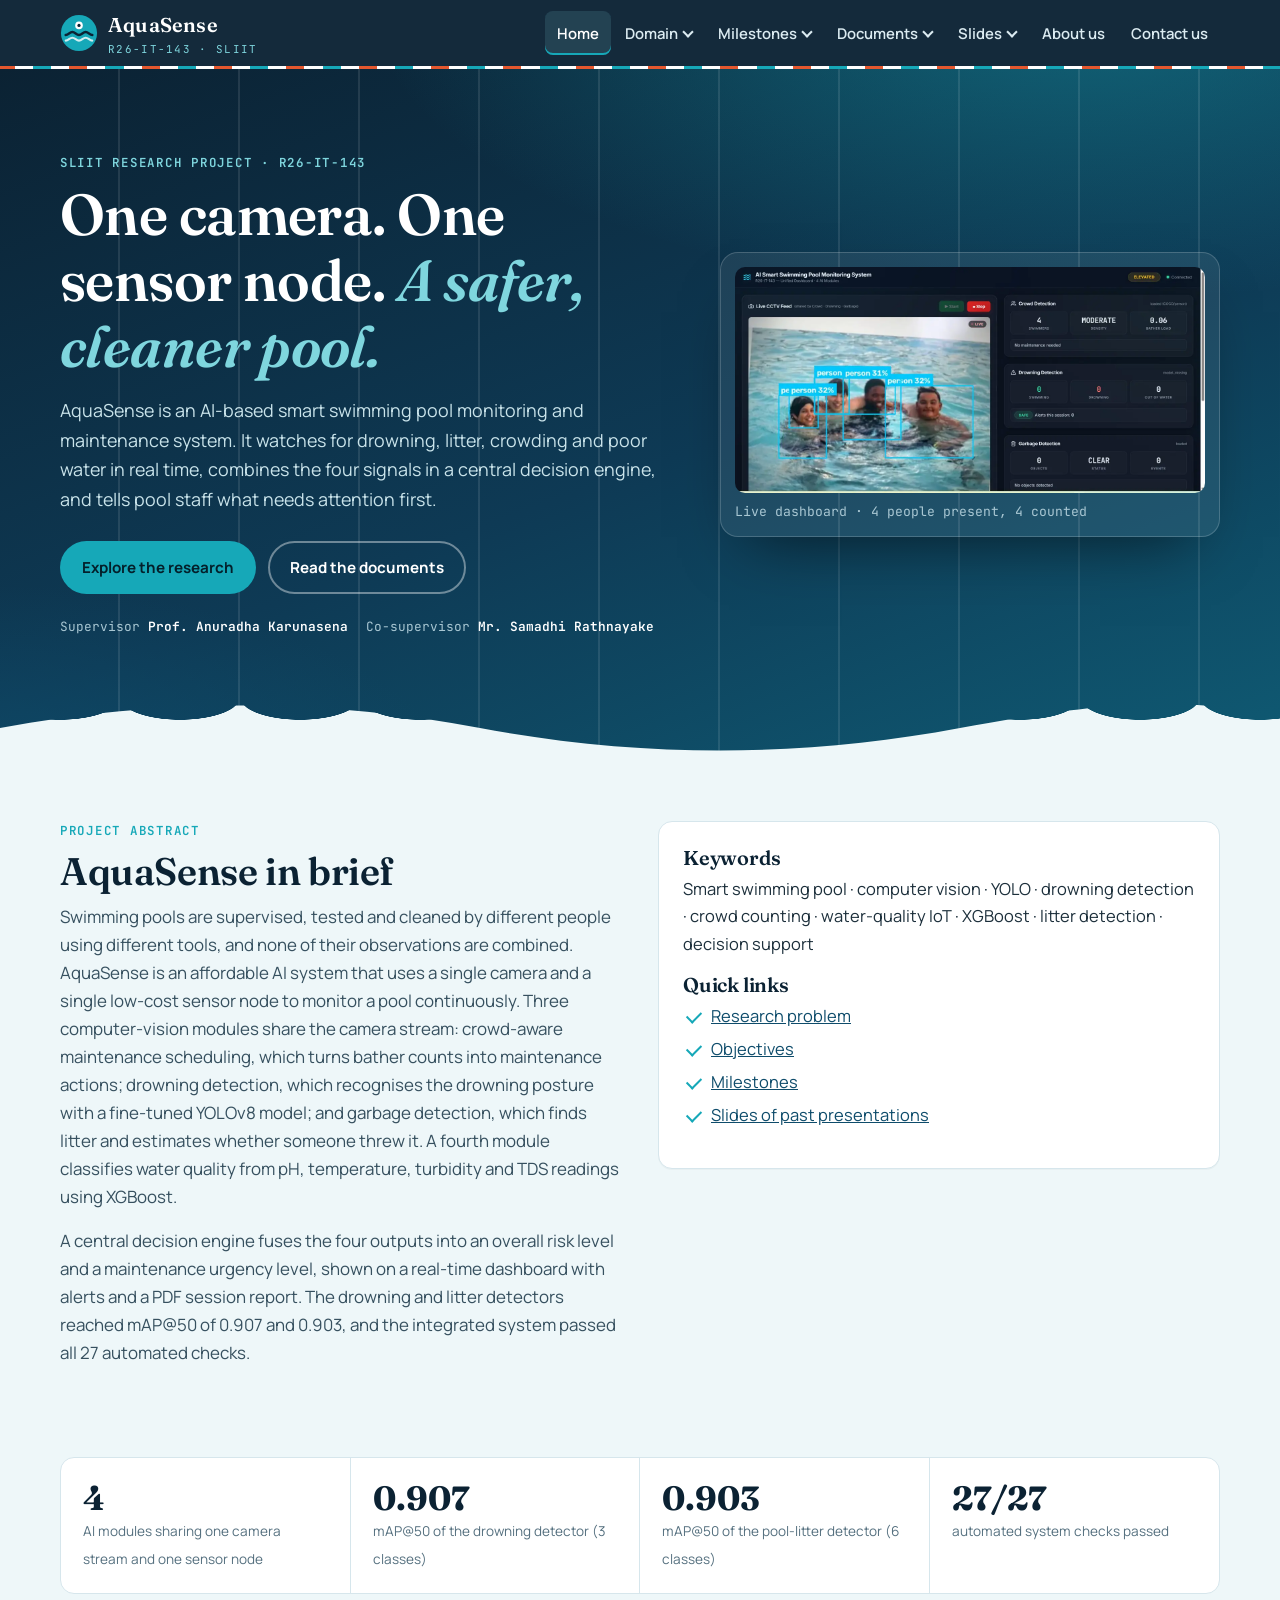
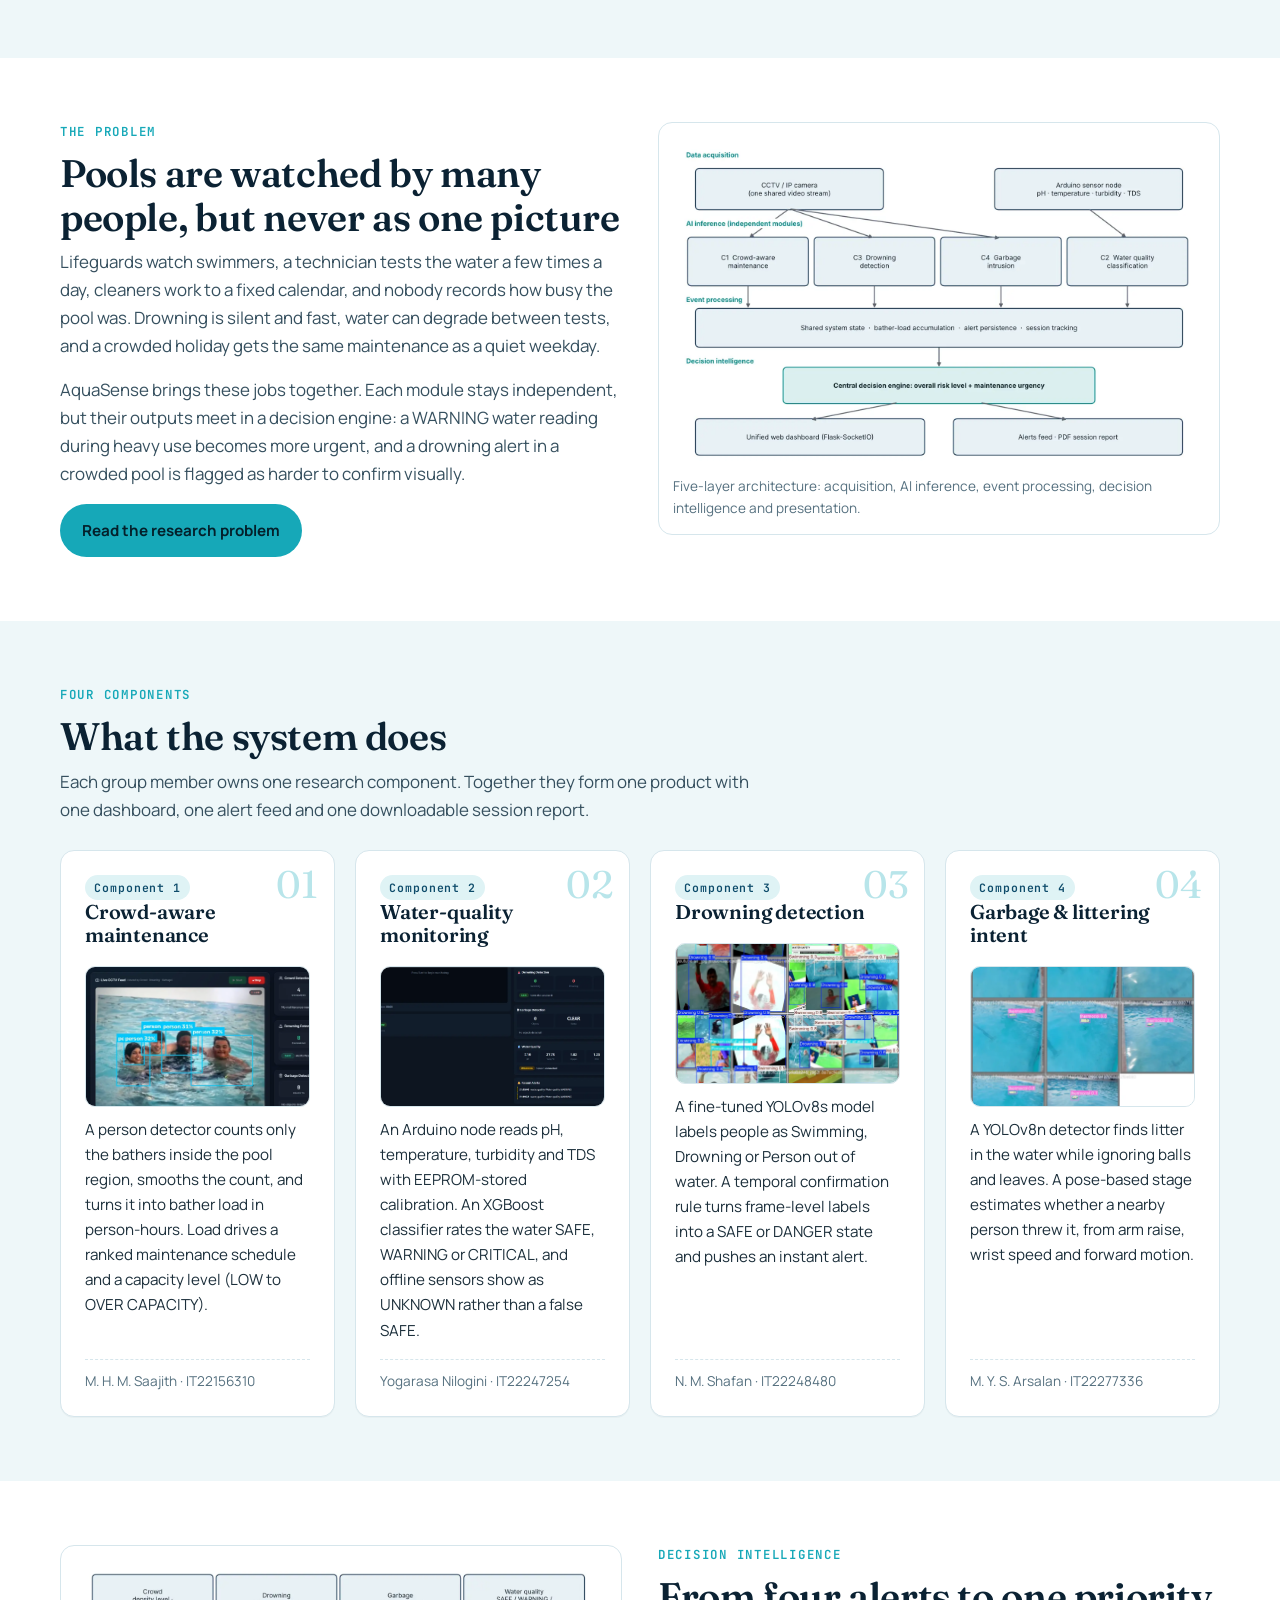
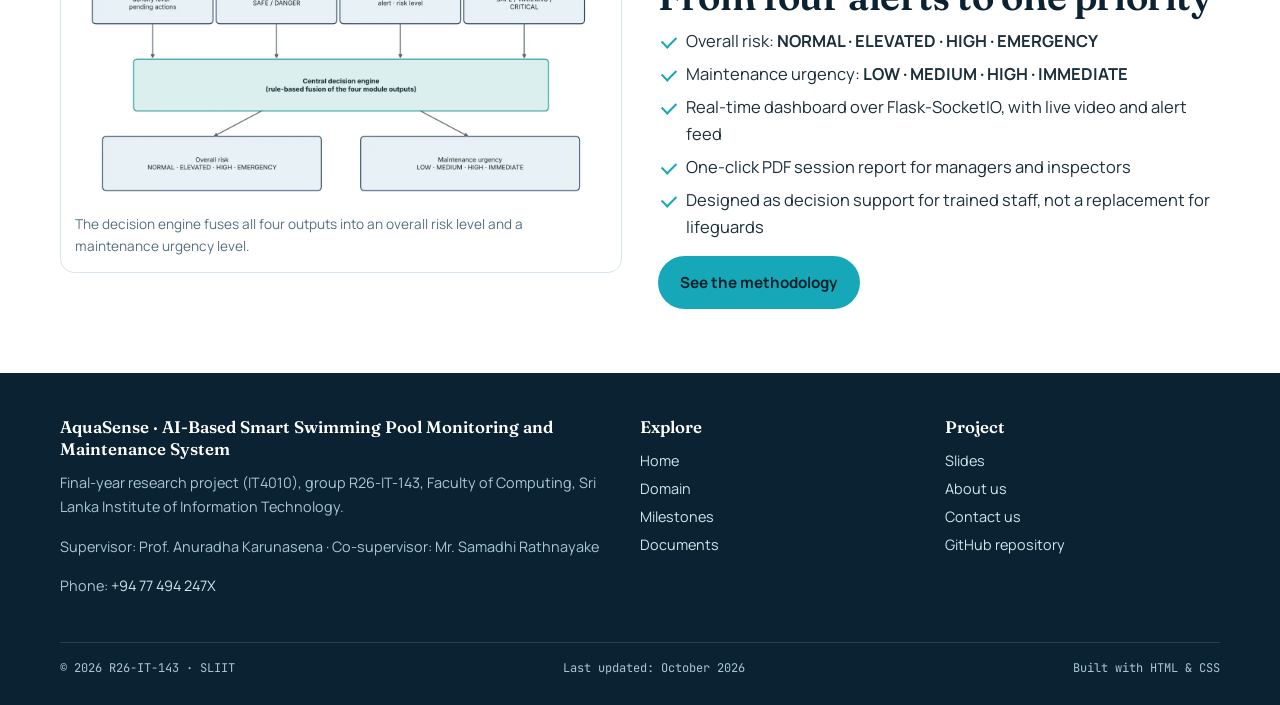
==== index.html @ d8246e12 "AquaSense R26-IT-143 project website" ====
<!DOCTYPE html>
<html lang="en">
<head>
<meta charset="utf-8">
<meta name="viewport" content="width=device-width, initial-scale=1">
<title>Home | AquaSense · R26-IT-143</title>
<meta name="description" content="AquaSense: one camera, one sensor node and four AI modules that monitor swimmer safety, water quality, cleanliness and usage in a swimming pool.">
<meta property="og:title" content="Home | AquaSense · R26-IT-143">
<meta property="og:description" content="AquaSense: one camera, one sensor node and four AI modules that monitor swimmer safety, water quality, cleanliness and usage in a swimming pool.">
<meta property="og:type" content="website">
<meta property="og:image" content="assets/img/crowd.webp">
<link rel="icon" href="assets/img/favicon.svg" type="image/svg+xml">
<link rel="preconnect" href="https://fonts.googleapis.com"><link rel="preconnect" href="https://fonts.gstatic.com" crossorigin>
<link href="https://fonts.googleapis.com/css2?family=Fraunces:opsz,wght@9..144,500;9..144,600&family=JetBrains+Mono:wght@500;600&family=Manrope:wght@400;500;600;700&display=swap" rel="stylesheet">
<link rel="stylesheet" href="assets/css/style.css">
</head>
<body>
<a class="skip-link" href="#main">Skip to content</a>
<header class="site-header"><nav class="wrap nav" aria-label="Main">
<a class="brand" href="index.html"><svg width="38" height="38" viewBox="0 0 40 40" aria-hidden="true"><circle cx="20" cy="20" r="19" fill="#16a8b8"/>
<path d="M6 22c3 0 4-3 7-3s4 3 7 3 4-3 7-3 4 3 7 3" stroke="#0b2233" stroke-width="2.6" fill="none" stroke-linecap="round"/>
<path d="M6 28c3 0 4-3 7-3s4 3 7 3 4-3 7-3 4 3 7 3" stroke="#fff" stroke-width="2.2" fill="none" stroke-linecap="round" opacity=".8"/>
<circle cx="20" cy="12" r="4" fill="#fff"/><circle cx="20" cy="12" r="1.7" fill="#0b2233"/></svg><span><b>AquaSense</b><small>R26-IT-143 · SLIIT</small></span></a>
<input type="checkbox" id="nav-toggle"><label class="burger" for="nav-toggle" aria-label="Open menu"><span></span></label>
<ul class="menu"><li><a href="index.html" aria-current="page">Home</a></li><li class="has-sub"><a href="domain.html">Domain</a><ul class="sub"><li><a href="domain.html#literature">Literature survey</a></li><li><a href="domain.html#gap">Research gap</a></li><li><a href="domain.html#problem">Research problem</a></li><li><a href="domain.html#objectives">Research objectives</a></li><li><a href="domain.html#methodology">Methodology</a></li><li><a href="domain.html#technologies">Technologies used</a></li></ul></li><li class="has-sub"><a href="milestones.html">Milestones</a><ul class="sub"><li><a href="milestones.html#proposal">Project proposal</a></li><li><a href="milestones.html#pp1">Progress presentation 1</a></li><li><a href="milestones.html#pp2">Progress presentation 2</a></li><li><a href="milestones.html#final">Final assessment</a></li><li><a href="milestones.html#viva">Viva</a></li><li><a href="milestones.html#other">Other deliverables</a></li></ul></li><li class="has-sub"><a href="documents.html">Documents</a><ul class="sub"><li><a href="documents.html#charter">Project charter</a></li><li><a href="documents.html#proposal-docs">Proposal documents</a></li><li><a href="documents.html#checklists">Checklists</a></li><li><a href="documents.html#final-docs">Final documents</a></li><li><a href="documents.html#paper">Research paper</a></li></ul></li><li class="has-sub"><a href="presentations.html">Slides</a><ul class="sub"><li><a href="presentations.html#s-proposal">Proposal</a></li><li><a href="presentations.html#s-pp1">Progress 1</a></li><li><a href="presentations.html#s-pp2">Progress 2</a></li><li><a href="presentations.html#s-final">Final</a></li></ul></li><li><a href="about.html">About us</a></li><li><a href="contact.html">Contact us</a></li></ul></nav></header>
<main id="main">

<section class="hero"><div class="wrap">
<div><p class="eyebrow">SLIIT Research Project · R26-IT-143</p>
<h1>One camera. One sensor node. <em>A safer, cleaner pool.</em></h1>
<p class="lead">AquaSense is an AI-based smart swimming pool monitoring and maintenance system. It watches for drowning, litter, crowding and poor water in real time, combines the four signals in a central decision engine, and tells pool staff what needs attention first.</p>
<div class="cta"><a class="btn btn-primary" href="domain.html">Explore the research</a><a class="btn btn-ghost" href="documents.html">Read the documents</a></div>
<div class="meta-row"><span>Supervisor <b>Prof. Anuradha Karunasena</b></span><span>Co-supervisor <b>Mr. Samadhi Rathnayake</b></span></div></div>
<figure class="hero-card"><img src="assets/img/crowd.webp" alt="AquaSense dashboard counting four swimmers in the live feed" width="1400" height="670"><figcaption>Live dashboard · 4 people present, 4 counted</figcaption></figure>
</div></section>

<section class="block" id="abstract" style="padding-bottom:10px"><div class="wrap grid-2">
<div><p class="eyebrow">Project abstract</p><h2>AquaSense in brief</h2>
<p class="lead-sm">Swimming pools are supervised, tested and cleaned by different people using different tools, and none of their observations are combined. AquaSense is an affordable AI system that uses a single camera and a single low-cost sensor node to monitor a pool continuously. Three computer-vision modules share the camera stream: crowd-aware maintenance scheduling, which turns bather counts into maintenance actions; drowning detection, which recognises the drowning posture with a fine-tuned YOLOv8 model; and garbage detection, which finds litter and estimates whether someone threw it. A fourth module classifies water quality from pH, temperature, turbidity and TDS readings using XGBoost.</p>
<p class="lead-sm">A central decision engine fuses the four outputs into an overall risk level and a maintenance urgency level, shown on a real-time dashboard with alerts and a PDF session report. The drowning and litter detectors reached mAP@50 of 0.907 and 0.903, and the integrated system passed all 27 automated checks.</p></div>
<div class="card"><h3 style="margin-top:0">Keywords</h3><p>Smart swimming pool · computer vision · YOLO · drowning detection · crowd counting · water-quality IoT · XGBoost · litter detection · decision support</p>
<h3>Quick links</h3><ul class="check"><li><a href="domain.html#problem">Research problem</a></li><li><a href="domain.html#objectives">Objectives</a></li><li><a href="milestones.html">Milestones</a></li><li><a href="presentations.html">Slides of past presentations</a></li></ul></div>
</div></section>

<section class="block"><div class="wrap">
<div class="stats">
<div class="stat"><b>4</b><span>AI modules sharing one camera stream and one sensor node</span></div>
<div class="stat"><b>0.907</b><span>mAP@50 of the drowning detector (3 classes)</span></div>
<div class="stat"><b>0.903</b><span>mAP@50 of the pool-litter detector (6 classes)</span></div>
<div class="stat"><b>27/27</b><span>automated system checks passed</span></div>
</div></div></section>

<section class="block alt"><div class="wrap grid-2">
<div><p class="eyebrow">The problem</p><h2>Pools are watched by many people, but never as one picture</h2>
<p class="lead-sm">Lifeguards watch swimmers, a technician tests the water a few times a day, cleaners work to a fixed calendar, and nobody records how busy the pool was. Drowning is silent and fast, water can degrade between tests, and a crowded holiday gets the same maintenance as a quiet weekday.</p>
<p class="lead-sm">AquaSense brings these jobs together. Each module stays independent, but their outputs meet in a decision engine: a WARNING water reading during heavy use becomes more urgent, and a drowning alert in a crowded pool is flagged as harder to confirm visually.</p>
<a class="btn btn-primary" href="domain.html#problem">Read the research problem</a></div>
<figure class="panel"><img src="assets/img/architecture.webp" alt="Diagram of the five-layer AquaSense architecture: data acquisition, AI inference, event processing, decision intelligence and presentation" loading="lazy" width="1400" height="868"><figcaption>Five-layer architecture: acquisition, AI inference, event processing, decision intelligence and presentation.</figcaption></figure>
</div></section>

<section class="block"><div class="wrap">
<p class="eyebrow">Four components</p><h2>What the system does</h2>
<p class="lead-sm">Each group member owns one research component. Together they form one product with one dashboard, one alert feed and one downloadable session report.</p>
<div class="grid-4" style="margin-top:26px"><article class="card module"><span class="num">01</span><span class="tag">Component 1</span>
<h3>Crowd-aware maintenance</h3><img src="assets/img/crowd-live.webp" alt="Live CCTV feed on the AquaSense dashboard with four swimmers outlined by person-detection boxes and a crowd count of four" loading="lazy" width="1000" height="660"><p>A person detector counts only the bathers inside the pool region, smooths the count, and turns it into bather load in person-hours. Load drives a ranked maintenance schedule and a capacity level (LOW to OVER CAPACITY).</p><div class="who">M. H. M. Saajith · IT22156310</div></article><article class="card module"><span class="num">02</span><span class="tag">Component 2</span>
<h3>Water-quality monitoring</h3><img src="assets/img/water.webp" alt="Dashboard water-quality panel showing pH, temperature, chlorine, turbidity and TDS readings with a WARNING status and recent alerts" loading="lazy" width="1400" height="664"><p>An Arduino node reads pH, temperature, turbidity and TDS with EEPROM-stored calibration. An XGBoost classifier rates the water SAFE, WARNING or CRITICAL, and offline sensors show as UNKNOWN rather than a false SAFE.</p><div class="who">Yogarasa Nilogini · IT22247254</div></article><article class="card module"><span class="num">03</span><span class="tag">Component 3</span>
<h3>Drowning detection</h3><img src="assets/img/drowning.webp" alt="Grid of pool images in which the drowning model has labelled people as Drowning, Swimming or Person out of water with confidence scores" loading="lazy" width="900" height="900"><p>A fine-tuned YOLOv8s model labels people as Swimming, Drowning or Person out of water. A temporal confirmation rule turns frame-level labels into a SAFE or DANGER state and pushes an instant alert.</p><div class="who">N. M. Shafan · IT22248480</div></article><article class="card module"><span class="num">04</span><span class="tag">Component 4</span>
<h3>Garbage &amp; littering intent</h3><img src="assets/img/garbage.webp" alt="Grid of pool images in which the litter detector has boxed a floating piece of thermocol in the water" loading="lazy" width="900" height="900"><p>A YOLOv8n detector finds litter in the water while ignoring balls and leaves. A pose-based stage estimates whether a nearby person threw it, from arm raise, wrist speed and forward motion.</p><div class="who">M. Y. S. Arsalan · IT22277336</div></article></div></div></section>

<section class="block alt"><div class="wrap grid-2">
<figure class="panel"><img src="assets/img/decision-engine.webp" alt="Diagram of the four module outputs (crowd, drowning, garbage and water quality) feeding the central decision engine, which produces an overall risk level and a maintenance urgency level" loading="lazy" width="1400" height="644"><figcaption>The decision engine fuses all four outputs into an overall risk level and a maintenance urgency level.</figcaption></figure>
<div><p class="eyebrow">Decision intelligence</p><h2>From four alerts to one priority</h2>
<ul class="check">
<li>Overall risk: <b>NORMAL · ELEVATED · HIGH · EMERGENCY</b></li>
<li>Maintenance urgency: <b>LOW · MEDIUM · HIGH · IMMEDIATE</b></li>
<li>Real-time dashboard over Flask-SocketIO, with live video and alert feed</li>
<li>One-click PDF session report for managers and inspectors</li>
<li>Designed as decision support for trained staff, not a replacement for lifeguards</li>
</ul>
<a class="btn btn-primary" href="domain.html#methodology">See the methodology</a></div>
</div></section>

</main>
<footer class="site-footer"><div class="wrap"><div class="cols">
<div><h2>AquaSense · AI-Based Smart Swimming Pool Monitoring and Maintenance System</h2>
<p>Final-year research project (IT4010), group R26-IT-143, Faculty of Computing, Sri Lanka Institute of Information Technology.</p>
<p>Supervisor: Prof. Anuradha Karunasena · Co-supervisor: Mr. Samadhi Rathnayake</p>
<p>Phone: <a href="tel:+9477494247X">+94 77 494 247X</a></p></div>
<div><h2>Explore</h2><ul><li><a href="index.html">Home</a></li><li><a href="domain.html">Domain</a></li><li><a href="milestones.html">Milestones</a></li><li><a href="documents.html">Documents</a></li></ul></div>
<div><h2>Project</h2><ul><li><a href="presentations.html">Slides</a></li><li><a href="about.html">About us</a></li><li><a href="contact.html">Contact us</a></li><li><a href="https://github.com/muhammadusj001/r26-it-143">GitHub repository</a></li></ul></div>
</div><div class="legal"><span>© 2026 R26-IT-143 · SLIIT</span><span>Last updated: October 2026</span><span>Built with HTML &amp; CSS</span></div></div></footer>
</body>
</html>
---- assets/css/style.css ----
/* R26-IT-143 · AquaSense project site — plain CSS, no frameworks */
:root{
  --ink:#0b2233; --ink-2:#163a52; --deep:#0e4c6b; --aqua:#16a8b8; --aqua-2:#7fd6de;
  --foam:#eef7f9; --paper:#ffffff; --line:#d6e6ec; --muted:#55707f; --text:#1c2f3b;
  --rope:#e4572e; --sun:#f2b134; --ok:#2e8b57;
  --radius:14px; --shadow:0 10px 30px -14px rgba(11,34,51,.35);
  --display:"Fraunces",Georgia,"Times New Roman",serif;
  --sans:"Manrope","Segoe UI",system-ui,-apple-system,Arial,sans-serif;
  --mono:"JetBrains Mono",ui-monospace,Consolas,monospace;
}
*{box-sizing:border-box}
html{scroll-behavior:smooth}
body{margin:0;font-family:var(--sans);color:var(--text);background:var(--foam);line-height:1.65;font-size:16.5px}
img{max-width:100%;height:auto;display:block}
a{color:var(--deep)}
a:hover{color:var(--aqua)}
h1,h2,h3{font-family:var(--display);color:var(--ink);line-height:1.15;font-weight:600;letter-spacing:-.01em}
h2{font-size:clamp(1.7rem,3.2vw,2.4rem);margin:0 0 .6rem}
h3{font-size:1.25rem;margin:1.4rem 0 .4rem}
p{margin:.4rem 0 1rem}
.wrap{width:min(1160px,100% - 32px);margin-inline:auto}
.eyebrow{font-family:var(--mono);font-size:.78rem;letter-spacing:.14em;text-transform:uppercase;color:var(--aqua);margin:0 0 .5rem;font-weight:600}
.tba{background:#eef2f4;color:var(--muted);padding:.05em .45em;border-radius:4px;font-style:normal;font-size:.9em}

/* ---------- accessibility: skip link + keyboard focus ---------- */
.skip-link{position:absolute;left:16px;top:-80px;z-index:100;background:var(--aqua);color:#04202b;padding:10px 18px;border-radius:0 0 10px 10px;font-weight:700;text-decoration:none}
.skip-link:focus{top:0;color:#04202b}
a:focus-visible,button:focus-visible,input:focus-visible,select:focus-visible,textarea:focus-visible,summary:focus-visible{outline:3px solid var(--deep);outline-offset:3px}
.site-header :focus-visible,.site-footer :focus-visible,.hero :focus-visible,.banner :focus-visible{outline-color:var(--aqua-2)}

/* ---------- header / nav ---------- */
.site-header{position:sticky;top:0;z-index:50;background:rgba(11,34,51,.96);backdrop-filter:blur(6px);border-bottom:3px solid transparent;
  border-image:repeating-linear-gradient(90deg,var(--rope) 0 18px,#fff 18px 36px,var(--aqua) 36px 54px,#fff 54px 72px) 3}
.nav{display:flex;align-items:center;justify-content:space-between;min-height:66px;gap:16px}
.brand{display:flex;align-items:center;gap:10px;text-decoration:none;color:#fff}
.brand svg{flex:none}
.brand b{font-family:var(--display);font-size:1.25rem;font-weight:600;letter-spacing:.01em}
.brand small{display:block;font-family:var(--mono);font-size:.68rem;color:var(--aqua-2);letter-spacing:.12em}
.menu{list-style:none;margin:0;padding:0;display:flex;gap:2px;align-items:center}
.menu>li{position:relative}
.menu a{display:block;padding:10px 12px;color:#dcecf2;text-decoration:none;font-weight:600;font-size:.93rem;border-radius:8px}
.menu>li>a:hover,.menu>li:focus-within>a,.menu a[aria-current=page]{color:#fff;background:rgba(127,214,222,.14)}
.menu a[aria-current=page]{box-shadow:inset 0 -2px 0 var(--aqua)}
.has-sub>a::after{content:"";display:inline-block;margin-left:6px;width:6px;height:6px;border-right:2px solid currentColor;border-bottom:2px solid currentColor;transform:translateY(-3px) rotate(45deg)}
.sub{list-style:none;margin:0;padding:8px;position:absolute;left:0;top:100%;min-width:250px;background:var(--paper);border-radius:12px;box-shadow:var(--shadow);
  opacity:0;visibility:hidden;transform:translateY(6px);transition:.18s ease}
.sub a{color:var(--ink);font-weight:500;padding:9px 12px}
.sub a:hover{background:var(--foam);color:var(--deep)}
.has-sub:hover .sub,.has-sub:focus-within .sub{opacity:1;visibility:visible;transform:none}
#nav-toggle{display:none}
.burger{display:none;cursor:pointer;color:#fff;padding:8px;border-radius:8px}
.burger span,.burger span::before,.burger span::after{display:block;width:24px;height:2px;background:#fff;position:relative;content:""}
.burger span::before{position:absolute;top:-7px}.burger span::after{position:absolute;top:7px}

@media (max-width:960px){
  .burger{display:block}
  .menu{position:absolute;left:0;right:0;top:100%;flex-direction:column;align-items:stretch;background:var(--ink);padding:8px 16px 18px;display:none;max-height:calc(100vh - 70px);overflow:auto}
  #nav-toggle:checked ~ .menu{display:flex}
  .sub{position:static;opacity:1;visibility:visible;transform:none;box-shadow:none;background:transparent;padding:0 0 4px 14px;min-width:0}
  .sub a{color:#a9c7d3;font-size:.88rem;padding:6px 10px}
  .sub a:hover{background:transparent;color:#fff}
}

/* ---------- hero ---------- */
.hero{position:relative;overflow:hidden;color:#eaf6f9;background:
  radial-gradient(1200px 500px at 85% -10%,rgba(22,168,184,.45),transparent 60%),
  radial-gradient(800px 400px at 0% 110%,rgba(14,76,107,.9),transparent 60%),
  linear-gradient(160deg,#0b2233 0%,#0e3a55 55%,#0f5a73 100%)}
.hero::before{content:"";position:absolute;inset:0;opacity:.18;pointer-events:none;
  background:repeating-linear-gradient(90deg,transparent 0 118px,rgba(255,255,255,.55) 118px 120px)}
.hero::after{content:"";position:absolute;left:0;right:0;bottom:-1px;height:70px;background:var(--foam);
  -webkit-mask:radial-gradient(60px 22px at 60px 0,transparent 98%,#000) 0 0/120px 70px repeat-x;
          mask:radial-gradient(60px 22px at 60px 0,transparent 98%,#000) 0 0/120px 70px repeat-x}
.hero::after{content:"";position:absolute;left:0;right:0;bottom:-1px;height:60px;background:url("data:image/svg+xml,%3Csvg xmlns='http://www.w3.org/2000/svg' viewBox='0 0 1440 60' preserveAspectRatio='none'%3E%3Cpath d='M0 30 C 180 0 360 0 540 30 S 900 60 1080 30 S 1350 0 1440 20 V60 H0Z' fill='%23eef7f9'/%3E%3C/svg%3E") center/100% 100% no-repeat}
.hero .wrap{position:relative;z-index:1;padding:84px 0 120px;display:grid;grid-template-columns:1.1fr .9fr;gap:48px;align-items:center}
.hero h1{color:#fff;font-size:clamp(2.2rem,5vw,3.6rem);margin:.2rem 0 1rem}
.hero h1 em{font-style:italic;color:var(--aqua-2)}
.hero p.lead{font-size:1.12rem;color:#c9e3ea;max-width:58ch}
.hero .eyebrow{color:var(--aqua-2)}
.cta{display:flex;flex-wrap:wrap;gap:12px;margin-top:26px}
.btn{display:inline-flex;align-items:center;gap:8px;padding:12px 20px;border-radius:999px;font-weight:700;text-decoration:none;font-size:.95rem;border:2px solid transparent;transition:.15s}
.btn-primary{background:var(--aqua);color:#04202b}
.btn-primary:hover{background:#fff;color:var(--ink)}
.btn-ghost{border-color:rgba(255,255,255,.4);color:#fff}
.btn-ghost:hover{border-color:#fff;color:#fff;background:rgba(255,255,255,.08)}
.hero-card{background:rgba(255,255,255,.07);border:1px solid rgba(255,255,255,.18);border-radius:18px;padding:14px;box-shadow:0 30px 60px -30px rgba(0,0,0,.6)}
.hero-card img{border-radius:10px}
.hero-card figcaption{font-size:.82rem;color:#a9c7d3;margin-top:8px;font-family:var(--mono)}
.meta-row{display:flex;flex-wrap:wrap;gap:18px;margin-top:22px;font-family:var(--mono);font-size:.8rem;color:#a9c7d3}
.meta-row b{color:#fff;font-weight:600}

/* page banner (inner pages) */
.banner{background:linear-gradient(160deg,#0b2233,#0f5a73);color:#dcecf2;position:relative;overflow:hidden}
.banner::before{content:"";position:absolute;inset:0;opacity:.14;background:repeating-linear-gradient(90deg,transparent 0 118px,#fff 118px 120px)}
.banner .wrap{position:relative;padding:56px 0 50px}
.banner h1{color:#fff;font-size:clamp(2rem,4.4vw,3rem);margin:.2rem 0 .4rem}
.banner p{max-width:70ch;color:#c4dde5;margin:0}
.crumbs{font-family:var(--mono);font-size:.78rem;color:var(--aqua-2)}
.crumbs a{color:var(--aqua-2);text-decoration:none}

/* ---------- sections ---------- */
section.block{padding:64px 0}
section.alt{background:var(--paper)}
.grid-2{display:grid;grid-template-columns:1fr 1fr;gap:36px;align-items:start}
.grid-3{display:grid;grid-template-columns:repeat(3,1fr);gap:22px}
.grid-4{display:grid;grid-template-columns:repeat(4,1fr);gap:20px}
.card{background:var(--paper);border:1px solid var(--line);border-radius:var(--radius);padding:24px;box-shadow:0 1px 0 rgba(11,34,51,.03)}
section.alt .card{background:var(--foam)}
.card h3{margin-top:0}
.tag{display:inline-block;font-family:var(--mono);font-size:.72rem;font-weight:600;letter-spacing:.08em;padding:3px 9px;border-radius:999px;background:#dff3f5;color:var(--deep)}
.module{position:relative;overflow:hidden;display:flex;flex-direction:column}
.module .num{font-family:var(--display);font-size:2.4rem;line-height:1;color:var(--aqua);opacity:.3;position:absolute;right:16px;top:14px}
.module .tag{align-self:flex-start}
.module img{border-radius:10px;margin:14px 0 4px;aspect-ratio:16/10;object-fit:cover;border:1px solid var(--line)}
.module p{font-size:.95rem}
.module .who{margin-top:auto;font-size:.85rem;color:var(--muted);border-top:1px dashed var(--line);padding-top:10px}
.stats{display:grid;grid-template-columns:repeat(4,1fr);gap:0;border:1px solid var(--line);border-radius:var(--radius);background:var(--paper);overflow:hidden}
.stat{padding:22px;border-right:1px solid var(--line)}
.stat:last-child{border-right:0}
.stat b{display:block;font-family:var(--display);font-size:2.1rem;color:var(--ink);line-height:1.1}
.stat span{font-size:.85rem;color:var(--muted)}
figure{margin:0}
figure.panel{background:var(--paper);border:1px solid var(--line);border-radius:var(--radius);padding:14px}
figure.panel figcaption{font-size:.85rem;color:var(--muted);margin-top:8px}
.note{border-left:4px solid var(--sun);background:#fff8e6;padding:14px 18px;border-radius:0 10px 10px 0;font-size:.95rem}
.lead-sm{font-size:1.06rem;color:#36505f;max-width:72ch}
ul.check{list-style:none;padding:0;margin:.4rem 0 1rem}
ul.check li{padding-left:28px;position:relative;margin:.35rem 0}
ul.check li::before{content:"";position:absolute;left:4px;top:.55em;width:12px;height:7px;border-left:2.5px solid var(--aqua);border-bottom:2.5px solid var(--aqua);transform:rotate(-45deg)}

/* in-page sub navigation */
.subnav{position:sticky;top:69px;z-index:20;background:var(--paper);border-bottom:1px solid var(--line)}
.subnav .wrap{display:flex;gap:6px;overflow-x:auto;padding:10px 0;scrollbar-width:thin}
.subnav a{white-space:nowrap;text-decoration:none;font-weight:600;font-size:.88rem;color:var(--muted);padding:6px 12px;border-radius:999px;border:1px solid var(--line)}
.subnav a:hover{color:var(--deep);border-color:var(--aqua)}
[id]{scroll-margin-top:130px}

/* tables */
.table-wrap{overflow-x:auto;border:1px solid var(--line);border-radius:var(--radius);background:var(--paper)}
table{border-collapse:collapse;width:100%;font-size:.93rem}
th,td{text-align:left;padding:12px 14px;border-bottom:1px solid var(--line);vertical-align:top}
th{background:#e6f2f5;color:var(--ink);font-weight:700;font-size:.85rem;letter-spacing:.02em}
tr:last-child td{border-bottom:0}
td .yes{color:var(--ok);font-weight:700}
td .no{color:#b0bec5}

/* milestones (drop-down accordion) */
.timeline{position:relative;margin-left:8px;padding-left:28px;border-left:3px dotted var(--aqua-2)}
details.ms{background:var(--paper);border:1px solid var(--line);border-radius:var(--radius);margin:0 0 16px;position:relative}
details.ms::before{content:"";position:absolute;left:-38px;top:22px;width:16px;height:16px;border-radius:50%;background:var(--paper);border:4px solid var(--aqua)}
details.ms.done::before{background:var(--aqua)}
details.ms summary{list-style:none;cursor:pointer;padding:18px 22px;display:grid;grid-template-columns:1fr auto auto auto;gap:14px;align-items:center}
details.ms summary::-webkit-details-marker{display:none}
details.ms summary h2{margin:0;font-size:1.18rem}
details.ms summary .when{font-family:var(--mono);font-size:.8rem;color:var(--muted)}
details.ms summary::after{content:"";width:10px;height:10px;border-right:2.5px solid var(--deep);border-bottom:2.5px solid var(--deep);transform:rotate(45deg);transition:.2s}
details.ms[open] summary::after{transform:rotate(-135deg)}
details.ms .body{padding:0 22px 20px;border-top:1px solid var(--line)}
.kv{display:grid;grid-template-columns:repeat(3,1fr);gap:12px;margin:16px 0}
.kv div{background:var(--foam);border-radius:10px;padding:10px 14px}
.kv small{display:block;font-size:.75rem;color:var(--muted);text-transform:uppercase;letter-spacing:.08em;font-weight:700}
.status{font-family:var(--mono);font-size:.72rem;font-weight:700;padding:4px 10px;border-radius:999px;white-space:nowrap}
.status.done{background:#dcf2e6;color:#1d6b40}
.status.next{background:#fff1cc;color:#7a5600}

/* documents / slides */
.doc{display:flex;gap:16px;align-items:flex-start}
.doc .ico{flex:none;width:46px;height:56px;border-radius:6px;background:linear-gradient(160deg,var(--deep),var(--aqua));position:relative;color:#fff;font-family:var(--mono);font-size:.62rem;font-weight:700;display:flex;align-items:flex-end;justify-content:center;padding-bottom:6px}
.doc .ico::after{content:"";position:absolute;right:0;top:0;border-style:solid;border-width:0 12px 12px 0;border-color:transparent var(--foam) transparent transparent}
section.alt .doc .ico::after{border-color:transparent var(--paper) transparent transparent}
.doc h2,.doc h3{margin:0 0 4px;font-size:1.08rem}
.doc p{margin:0 0 10px;font-size:.92rem;color:#3f5866}
.link{font-weight:700;text-decoration:none;font-size:.9rem}
.link + .link{margin-left:18px}
.doc .doc-date{font-family:var(--mono);font-size:.78rem;color:var(--muted);margin:0 0 6px}
.slide-viewer{display:block;width:100%;aspect-ratio:16/9;margin-top:16px;border:1px solid var(--line);border-radius:var(--radius);background:#fff;overflow:hidden}
.slide-viewer p{padding:20px;margin:0}
@media (max-width:600px){.slide-viewer{aspect-ratio:4/3}}
.link.off{display:inline-block;background:#eef2f4;color:var(--muted);border:1px solid var(--line);border-radius:999px;padding:.15em .7em;font-size:.78rem;font-weight:600;pointer-events:none}

/* team */
.member{text-align:center}
.avatar{width:120px;height:120px;border-radius:50%;margin:0 auto 14px;display:grid;place-items:center;font-family:var(--display);font-size:2.2rem;color:#fff;
  background:conic-gradient(from 200deg,var(--deep),var(--aqua),var(--deep));border:5px solid var(--paper);box-shadow:0 0 0 2px var(--aqua-2)}
.avatar img{width:100%;height:100%;object-fit:cover;border-radius:50%}
.member h3{margin:.2rem 0 0}
.member .role{color:var(--aqua);font-weight:700;font-size:.85rem;margin:.2rem 0 .6rem}
.member p{font-size:.9rem;margin:.2rem 0}
.team{align-items:stretch}
.team .member{display:flex;flex-direction:column;height:100%}
.member .degree{font-size:.8rem;color:var(--muted);margin:0 0 .7rem}
.member-links{margin-top:auto;padding-top:12px;border-top:1px dashed var(--line);overflow-wrap:anywhere}
.member .social{display:flex;justify-content:center;flex-wrap:wrap;gap:8px;margin-top:10px}
.member .social a{display:inline-flex;align-items:center;gap:6px;padding:5px 11px;border:1px solid var(--line);border-radius:999px;font-size:.8rem;font-weight:600;text-decoration:none;color:var(--deep)}
.member .social a:hover{border-color:var(--aqua);color:var(--aqua)}

/* contact */
form.contact{display:grid;gap:14px}
form.contact label{font-weight:700;font-size:.88rem}
form.contact input,form.contact textarea,form.contact select{width:100%;padding:12px 14px;border:1px solid var(--line);border-radius:10px;font:inherit;background:var(--paper)}
form.contact input:focus,form.contact textarea:focus,form.contact select:focus{outline:3px solid rgba(22,168,184,.25);border-color:var(--aqua)}
form.contact input:focus-visible,form.contact textarea:focus-visible,form.contact select:focus-visible{outline:3px solid var(--deep);outline-offset:2px}
pre.template{white-space:pre-wrap;background:var(--ink);color:#d5ecf1;border-radius:var(--radius);padding:20px;font-family:var(--mono);font-size:.85rem;line-height:1.6;overflow-x:auto}

/* footer */
.site-footer{background:var(--ink);color:#a9c7d3;padding:44px 0 26px;font-size:.9rem}
.site-footer .cols{display:grid;grid-template-columns:2fr 1fr 1fr;gap:30px}
.site-footer h2{color:#fff;font-family:var(--display);font-weight:600;font-size:1.05rem;line-height:1.3;letter-spacing:0;margin:0 0 10px}
.site-footer a{color:#cfe6ed;text-decoration:none}
.site-footer a:hover{color:var(--aqua-2)}
.site-footer ul{list-style:none;padding:0;margin:0}
.site-footer li{margin:4px 0}
.site-footer .legal{border-top:1px solid rgba(255,255,255,.12);margin-top:28px;padding-top:16px;font-family:var(--mono);font-size:.75rem;display:flex;justify-content:space-between;flex-wrap:wrap;gap:8px}

@media (max-width:960px){
  .hero .wrap,.grid-2{grid-template-columns:1fr}
  .grid-3,.grid-4{grid-template-columns:1fr 1fr}
  .stats{grid-template-columns:1fr 1fr}
  .stat:nth-child(2){border-right:0}
  .stat:nth-child(-n+2){border-bottom:1px solid var(--line)}
  .site-footer .cols{grid-template-columns:1fr}
  .kv{grid-template-columns:1fr}
}
@media (max-width:600px){
  body{font-size:16px}
  .grid-3,.grid-4{grid-template-columns:1fr}
  .hero .wrap{padding:54px 0 100px}
  section.block{padding:46px 0}
  details.ms summary{grid-template-columns:1fr auto auto}
  details.ms summary .when{grid-column:1/-1;order:3}
  .subnav{top:66px}
}
@media (prefers-reduced-motion:reduce){*{transition:none!important;scroll-behavior:auto!important}}
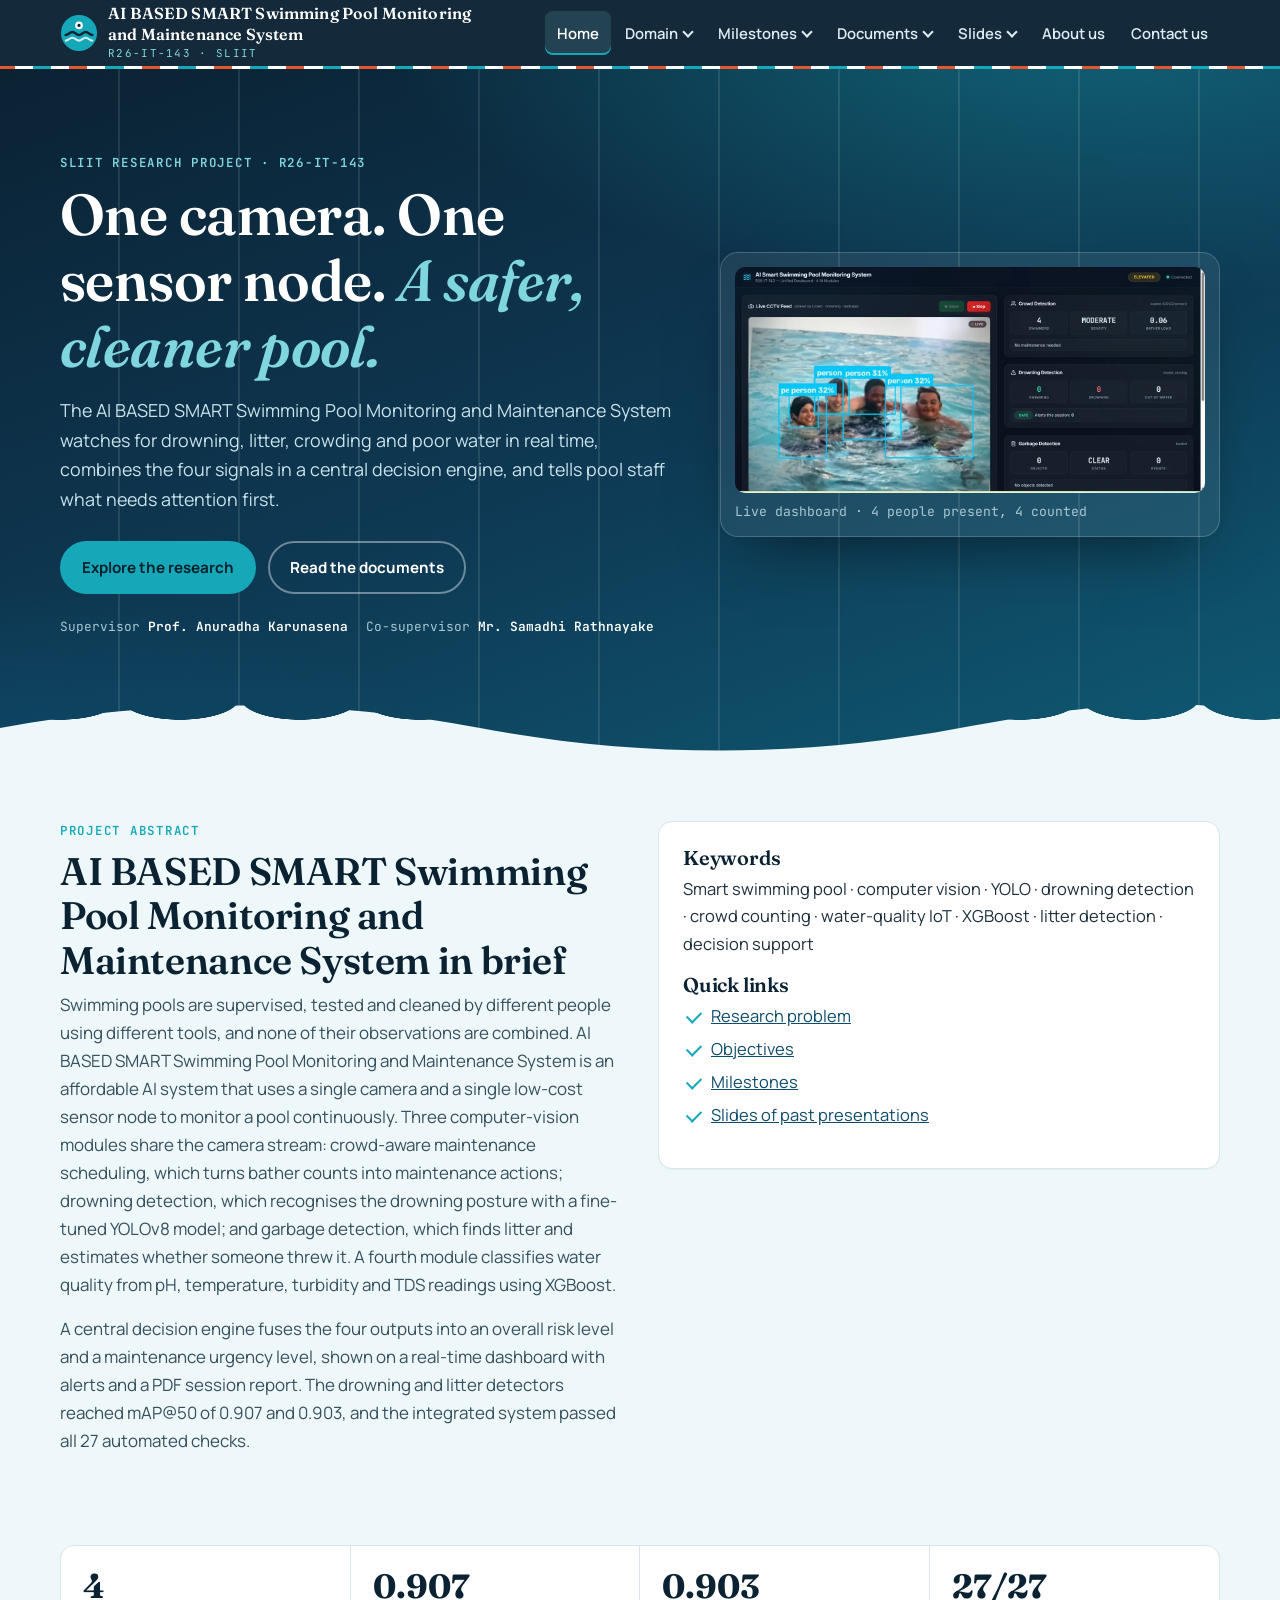
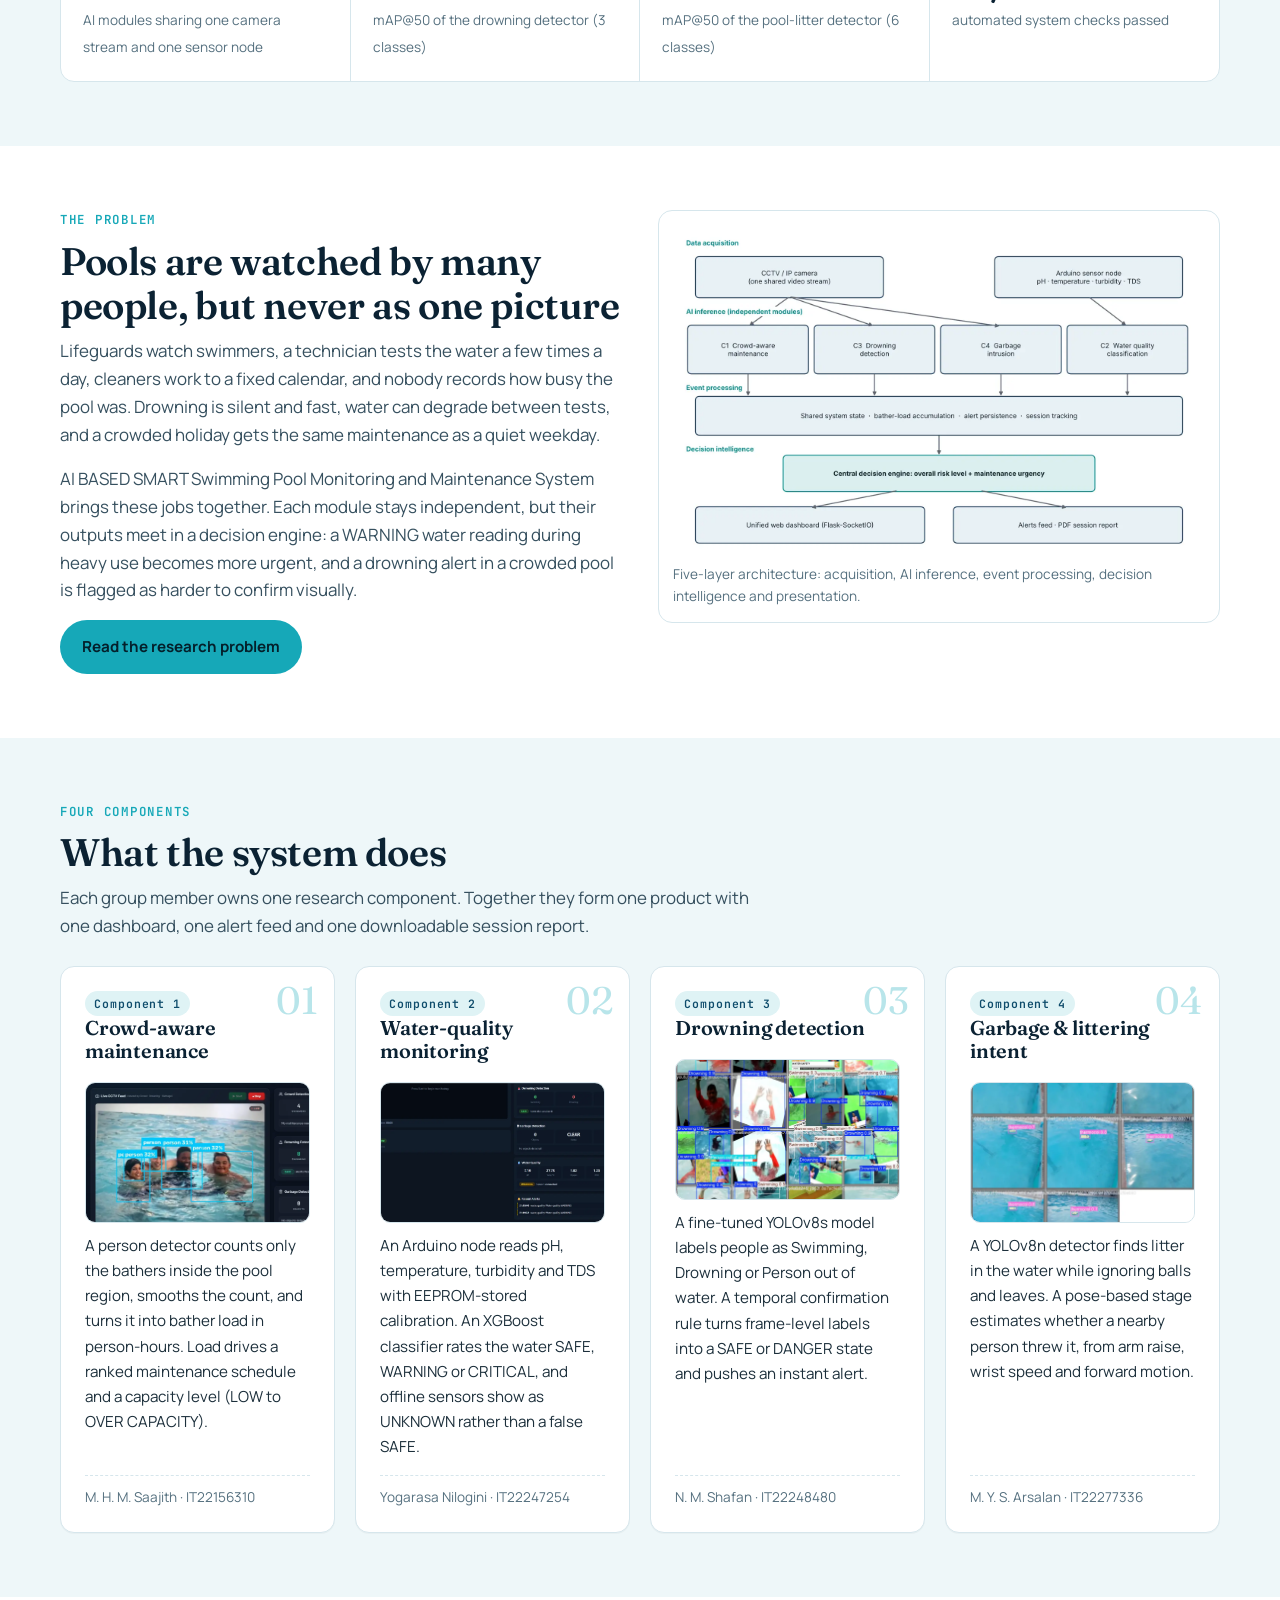
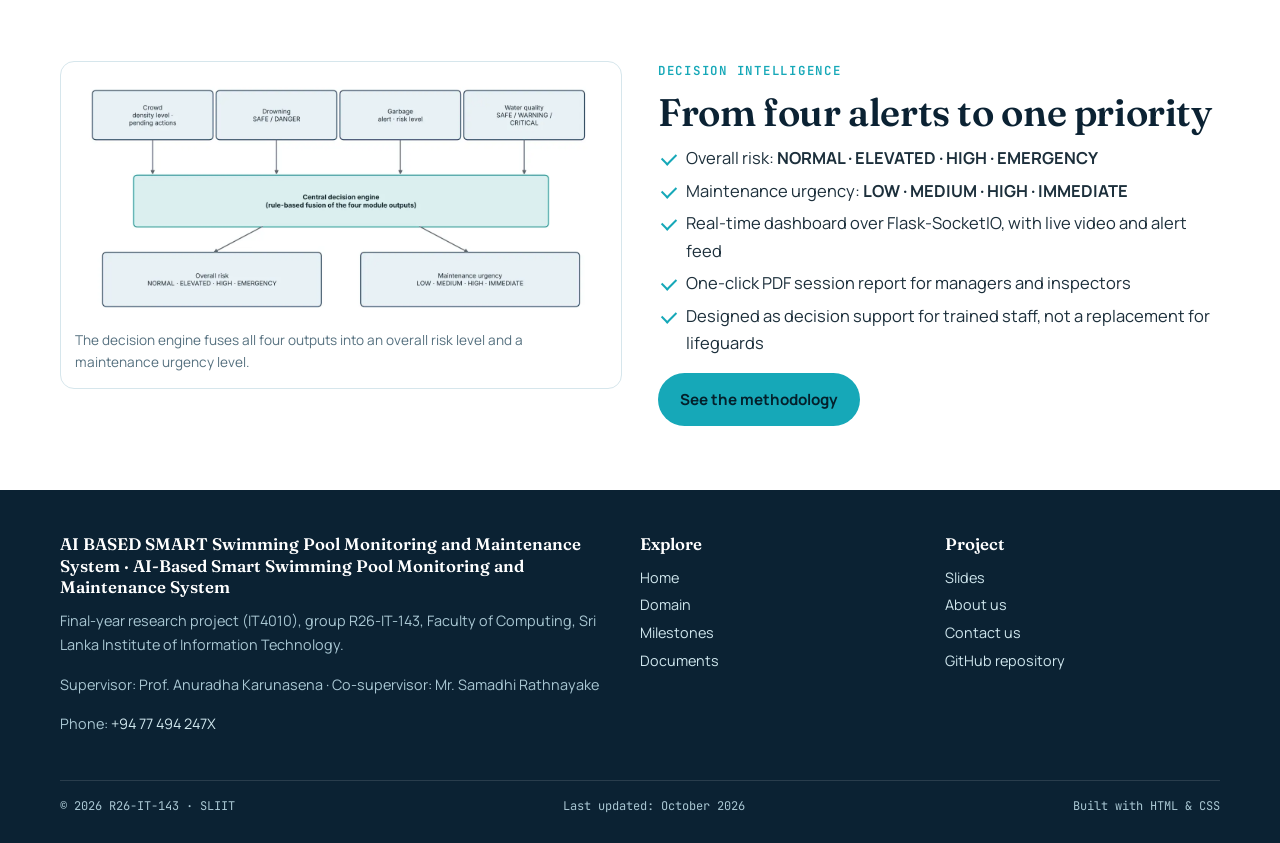
==== commit 49562706: "Rename website to AI BASED SMART Swimming Pool Monitoring and Maintenance System" ====
--- a/index.html
+++ b/index.html
@@ -3,10 +3,10 @@
 <head>
 <meta charset="utf-8">
 <meta name="viewport" content="width=device-width, initial-scale=1">
-<title>Home | AquaSense · R26-IT-143</title>
-<meta name="description" content="AquaSense: one camera, one sensor node and four AI modules that monitor swimmer safety, water quality, cleanliness and usage in a swimming pool.">
-<meta property="og:title" content="Home | AquaSense · R26-IT-143">
-<meta property="og:description" content="AquaSense: one camera, one sensor node and four AI modules that monitor swimmer safety, water quality, cleanliness and usage in a swimming pool.">
+<title>Home | AI BASED SMART Swimming Pool Monitoring and Maintenance System · R26-IT-143</title>
+<meta name="description" content="AI BASED SMART Swimming Pool Monitoring and Maintenance System: one camera, one sensor node and four AI modules that monitor swimmer safety, water quality, cleanliness and usage in a swimming pool.">
+<meta property="og:title" content="Home | AI BASED SMART Swimming Pool Monitoring and Maintenance System · R26-IT-143">
+<meta property="og:description" content="AI BASED SMART Swimming Pool Monitoring and Maintenance System: one camera, one sensor node and four AI modules that monitor swimmer safety, water quality, cleanliness and usage in a swimming pool.">
 <meta property="og:type" content="website">
 <meta property="og:image" content="assets/img/crowd.webp">
 <link rel="icon" href="assets/img/favicon.svg" type="image/svg+xml">
@@ -20,7 +20,7 @@
 <a class="brand" href="index.html"><svg width="38" height="38" viewBox="0 0 40 40" aria-hidden="true"><circle cx="20" cy="20" r="19" fill="#16a8b8"/>
 <path d="M6 22c3 0 4-3 7-3s4 3 7 3 4-3 7-3 4 3 7 3" stroke="#0b2233" stroke-width="2.6" fill="none" stroke-linecap="round"/>
 <path d="M6 28c3 0 4-3 7-3s4 3 7 3 4-3 7-3 4 3 7 3" stroke="#fff" stroke-width="2.2" fill="none" stroke-linecap="round" opacity=".8"/>
-<circle cx="20" cy="12" r="4" fill="#fff"/><circle cx="20" cy="12" r="1.7" fill="#0b2233"/></svg><span><b>AquaSense</b><small>R26-IT-143 · SLIIT</small></span></a>
+<circle cx="20" cy="12" r="4" fill="#fff"/><circle cx="20" cy="12" r="1.7" fill="#0b2233"/></svg><span><b>AI BASED SMART Swimming Pool Monitoring and Maintenance System</b><small>R26-IT-143 · SLIIT</small></span></a>
 <input type="checkbox" id="nav-toggle"><label class="burger" for="nav-toggle" aria-label="Open menu"><span></span></label>
 <ul class="menu"><li><a href="index.html" aria-current="page">Home</a></li><li class="has-sub"><a href="domain.html">Domain</a><ul class="sub"><li><a href="domain.html#literature">Literature survey</a></li><li><a href="domain.html#gap">Research gap</a></li><li><a href="domain.html#problem">Research problem</a></li><li><a href="domain.html#objectives">Research objectives</a></li><li><a href="domain.html#methodology">Methodology</a></li><li><a href="domain.html#technologies">Technologies used</a></li></ul></li><li class="has-sub"><a href="milestones.html">Milestones</a><ul class="sub"><li><a href="milestones.html#proposal">Project proposal</a></li><li><a href="milestones.html#pp1">Progress presentation 1</a></li><li><a href="milestones.html#pp2">Progress presentation 2</a></li><li><a href="milestones.html#final">Final assessment</a></li><li><a href="milestones.html#viva">Viva</a></li><li><a href="milestones.html#other">Other deliverables</a></li></ul></li><li class="has-sub"><a href="documents.html">Documents</a><ul class="sub"><li><a href="documents.html#charter">Project charter</a></li><li><a href="documents.html#proposal-docs">Proposal documents</a></li><li><a href="documents.html#checklists">Checklists</a></li><li><a href="documents.html#final-docs">Final documents</a></li><li><a href="documents.html#paper">Research paper</a></li></ul></li><li class="has-sub"><a href="presentations.html">Slides</a><ul class="sub"><li><a href="presentations.html#s-proposal">Proposal</a></li><li><a href="presentations.html#s-pp1">Progress 1</a></li><li><a href="presentations.html#s-pp2">Progress 2</a></li><li><a href="presentations.html#s-final">Final</a></li></ul></li><li><a href="about.html">About us</a></li><li><a href="contact.html">Contact us</a></li></ul></nav></header>
 <main id="main">
@@ -28,15 +28,15 @@
 <section class="hero"><div class="wrap">
 <div><p class="eyebrow">SLIIT Research Project · R26-IT-143</p>
 <h1>One camera. One sensor node. <em>A safer, cleaner pool.</em></h1>
-<p class="lead">AquaSense is an AI-based smart swimming pool monitoring and maintenance system. It watches for drowning, litter, crowding and poor water in real time, combines the four signals in a central decision engine, and tells pool staff what needs attention first.</p>
+<p class="lead">The AI BASED SMART Swimming Pool Monitoring and Maintenance System watches for drowning, litter, crowding and poor water in real time, combines the four signals in a central decision engine, and tells pool staff what needs attention first.</p>
 <div class="cta"><a class="btn btn-primary" href="domain.html">Explore the research</a><a class="btn btn-ghost" href="documents.html">Read the documents</a></div>
 <div class="meta-row"><span>Supervisor <b>Prof. Anuradha Karunasena</b></span><span>Co-supervisor <b>Mr. Samadhi Rathnayake</b></span></div></div>
-<figure class="hero-card"><img src="assets/img/crowd.webp" alt="AquaSense dashboard counting four swimmers in the live feed" width="1400" height="670"><figcaption>Live dashboard · 4 people present, 4 counted</figcaption></figure>
+<figure class="hero-card"><img src="assets/img/crowd.webp" alt="AI BASED SMART Swimming Pool Monitoring and Maintenance System dashboard counting four swimmers in the live feed" width="1400" height="670"><figcaption>Live dashboard · 4 people present, 4 counted</figcaption></figure>
 </div></section>
 
 <section class="block" id="abstract" style="padding-bottom:10px"><div class="wrap grid-2">
-<div><p class="eyebrow">Project abstract</p><h2>AquaSense in brief</h2>
-<p class="lead-sm">Swimming pools are supervised, tested and cleaned by different people using different tools, and none of their observations are combined. AquaSense is an affordable AI system that uses a single camera and a single low-cost sensor node to monitor a pool continuously. Three computer-vision modules share the camera stream: crowd-aware maintenance scheduling, which turns bather counts into maintenance actions; drowning detection, which recognises the drowning posture with a fine-tuned YOLOv8 model; and garbage detection, which finds litter and estimates whether someone threw it. A fourth module classifies water quality from pH, temperature, turbidity and TDS readings using XGBoost.</p>
+<div><p class="eyebrow">Project abstract</p><h2>AI BASED SMART Swimming Pool Monitoring and Maintenance System in brief</h2>
+<p class="lead-sm">Swimming pools are supervised, tested and cleaned by different people using different tools, and none of their observations are combined. AI BASED SMART Swimming Pool Monitoring and Maintenance System is an affordable AI system that uses a single camera and a single low-cost sensor node to monitor a pool continuously. Three computer-vision modules share the camera stream: crowd-aware maintenance scheduling, which turns bather counts into maintenance actions; drowning detection, which recognises the drowning posture with a fine-tuned YOLOv8 model; and garbage detection, which finds litter and estimates whether someone threw it. A fourth module classifies water quality from pH, temperature, turbidity and TDS readings using XGBoost.</p>
 <p class="lead-sm">A central decision engine fuses the four outputs into an overall risk level and a maintenance urgency level, shown on a real-time dashboard with alerts and a PDF session report. The drowning and litter detectors reached mAP@50 of 0.907 and 0.903, and the integrated system passed all 27 automated checks.</p></div>
 <div class="card"><h3 style="margin-top:0">Keywords</h3><p>Smart swimming pool · computer vision · YOLO · drowning detection · crowd counting · water-quality IoT · XGBoost · litter detection · decision support</p>
 <h3>Quick links</h3><ul class="check"><li><a href="domain.html#problem">Research problem</a></li><li><a href="domain.html#objectives">Objectives</a></li><li><a href="milestones.html">Milestones</a></li><li><a href="presentations.html">Slides of past presentations</a></li></ul></div>
@@ -53,16 +53,16 @@
 <section class="block alt"><div class="wrap grid-2">
 <div><p class="eyebrow">The problem</p><h2>Pools are watched by many people, but never as one picture</h2>
 <p class="lead-sm">Lifeguards watch swimmers, a technician tests the water a few times a day, cleaners work to a fixed calendar, and nobody records how busy the pool was. Drowning is silent and fast, water can degrade between tests, and a crowded holiday gets the same maintenance as a quiet weekday.</p>
-<p class="lead-sm">AquaSense brings these jobs together. Each module stays independent, but their outputs meet in a decision engine: a WARNING water reading during heavy use becomes more urgent, and a drowning alert in a crowded pool is flagged as harder to confirm visually.</p>
+<p class="lead-sm">AI BASED SMART Swimming Pool Monitoring and Maintenance System brings these jobs together. Each module stays independent, but their outputs meet in a decision engine: a WARNING water reading during heavy use becomes more urgent, and a drowning alert in a crowded pool is flagged as harder to confirm visually.</p>
 <a class="btn btn-primary" href="domain.html#problem">Read the research problem</a></div>
-<figure class="panel"><img src="assets/img/architecture.webp" alt="Diagram of the five-layer AquaSense architecture: data acquisition, AI inference, event processing, decision intelligence and presentation" loading="lazy" width="1400" height="868"><figcaption>Five-layer architecture: acquisition, AI inference, event processing, decision intelligence and presentation.</figcaption></figure>
+<figure class="panel"><img src="assets/img/architecture.webp" alt="Diagram of the five-layer AI BASED SMART Swimming Pool Monitoring and Maintenance System architecture: data acquisition, AI inference, event processing, decision intelligence and presentation" loading="lazy" width="1400" height="868"><figcaption>Five-layer architecture: acquisition, AI inference, event processing, decision intelligence and presentation.</figcaption></figure>
 </div></section>
 
 <section class="block"><div class="wrap">
 <p class="eyebrow">Four components</p><h2>What the system does</h2>
 <p class="lead-sm">Each group member owns one research component. Together they form one product with one dashboard, one alert feed and one downloadable session report.</p>
 <div class="grid-4" style="margin-top:26px"><article class="card module"><span class="num">01</span><span class="tag">Component 1</span>
-<h3>Crowd-aware maintenance</h3><img src="assets/img/crowd-live.webp" alt="Live CCTV feed on the AquaSense dashboard with four swimmers outlined by person-detection boxes and a crowd count of four" loading="lazy" width="1000" height="660"><p>A person detector counts only the bathers inside the pool region, smooths the count, and turns it into bather load in person-hours. Load drives a ranked maintenance schedule and a capacity level (LOW to OVER CAPACITY).</p><div class="who">M. H. M. Saajith · IT22156310</div></article><article class="card module"><span class="num">02</span><span class="tag">Component 2</span>
+<h3>Crowd-aware maintenance</h3><img src="assets/img/crowd-live.webp" alt="Live CCTV feed on the AI BASED SMART Swimming Pool Monitoring and Maintenance System dashboard with four swimmers outlined by person-detection boxes and a crowd count of four" loading="lazy" width="1000" height="660"><p>A person detector counts only the bathers inside the pool region, smooths the count, and turns it into bather load in person-hours. Load drives a ranked maintenance schedule and a capacity level (LOW to OVER CAPACITY).</p><div class="who">M. H. M. Saajith · IT22156310</div></article><article class="card module"><span class="num">02</span><span class="tag">Component 2</span>
 <h3>Water-quality monitoring</h3><img src="assets/img/water.webp" alt="Dashboard water-quality panel showing pH, temperature, chlorine, turbidity and TDS readings with a WARNING status and recent alerts" loading="lazy" width="1400" height="664"><p>An Arduino node reads pH, temperature, turbidity and TDS with EEPROM-stored calibration. An XGBoost classifier rates the water SAFE, WARNING or CRITICAL, and offline sensors show as UNKNOWN rather than a false SAFE.</p><div class="who">Yogarasa Nilogini · IT22247254</div></article><article class="card module"><span class="num">03</span><span class="tag">Component 3</span>
 <h3>Drowning detection</h3><img src="assets/img/drowning.webp" alt="Grid of pool images in which the drowning model has labelled people as Drowning, Swimming or Person out of water with confidence scores" loading="lazy" width="900" height="900"><p>A fine-tuned YOLOv8s model labels people as Swimming, Drowning or Person out of water. A temporal confirmation rule turns frame-level labels into a SAFE or DANGER state and pushes an instant alert.</p><div class="who">N. M. Shafan · IT22248480</div></article><article class="card module"><span class="num">04</span><span class="tag">Component 4</span>
 <h3>Garbage &amp; littering intent</h3><img src="assets/img/garbage.webp" alt="Grid of pool images in which the litter detector has boxed a floating piece of thermocol in the water" loading="lazy" width="900" height="900"><p>A YOLOv8n detector finds litter in the water while ignoring balls and leaves. A pose-based stage estimates whether a nearby person threw it, from arm raise, wrist speed and forward motion.</p><div class="who">M. Y. S. Arsalan · IT22277336</div></article></div></div></section>
@@ -82,7 +82,7 @@
 
 </main>
 <footer class="site-footer"><div class="wrap"><div class="cols">
-<div><h2>AquaSense · AI-Based Smart Swimming Pool Monitoring and Maintenance System</h2>
+<div><h2>AI BASED SMART Swimming Pool Monitoring and Maintenance System · AI-Based Smart Swimming Pool Monitoring and Maintenance System</h2>
 <p>Final-year research project (IT4010), group R26-IT-143, Faculty of Computing, Sri Lanka Institute of Information Technology.</p>
 <p>Supervisor: Prof. Anuradha Karunasena · Co-supervisor: Mr. Samadhi Rathnayake</p>
 <p>Phone: <a href="tel:+9477494247X">+94 77 494 247X</a></p></div>
--- a/assets/css/style.css
+++ b/assets/css/style.css
@@ -1,4 +1,4 @@
-/* R26-IT-143 · AquaSense project site — plain CSS, no frameworks */
+/* R26-IT-143 · AI BASED SMART Swimming Pool Monitoring and Maintenance System project site — plain CSS, no frameworks */
 :root{
   --ink:#0b2233; --ink-2:#163a52; --deep:#0e4c6b; --aqua:#16a8b8; --aqua-2:#7fd6de;
   --foam:#eef7f9; --paper:#ffffff; --line:#d6e6ec; --muted:#55707f; --text:#1c2f3b;
@@ -32,9 +32,9 @@
 .site-header{position:sticky;top:0;z-index:50;background:rgba(11,34,51,.96);backdrop-filter:blur(6px);border-bottom:3px solid transparent;
   border-image:repeating-linear-gradient(90deg,var(--rope) 0 18px,#fff 18px 36px,var(--aqua) 36px 54px,#fff 54px 72px) 3}
 .nav{display:flex;align-items:center;justify-content:space-between;min-height:66px;gap:16px}
-.brand{display:flex;align-items:center;gap:10px;text-decoration:none;color:#fff}
+.brand{flex:1;min-width:0;max-width:440px;display:flex;align-items:center;gap:10px;text-decoration:none;color:#fff}
 .brand svg{flex:none}
-.brand b{font-family:var(--display);font-size:1.25rem;font-weight:600;letter-spacing:.01em}
+.brand b{display:block;font-family:var(--display);font-size:1rem;line-height:1.3;overflow-wrap:anywhere;font-weight:600;letter-spacing:.01em}
 .brand small{display:block;font-family:var(--mono);font-size:.68rem;color:var(--aqua-2);letter-spacing:.12em}
 .menu{list-style:none;margin:0;padding:0;display:flex;gap:2px;align-items:center}
 .menu>li{position:relative}
@@ -48,11 +48,11 @@
 .sub a:hover{background:var(--foam);color:var(--deep)}
 .has-sub:hover .sub,.has-sub:focus-within .sub{opacity:1;visibility:visible;transform:none}
 #nav-toggle{display:none}
-.burger{display:none;cursor:pointer;color:#fff;padding:8px;border-radius:8px}
+.burger{flex:none;display:none;cursor:pointer;color:#fff;padding:8px;border-radius:8px}
 .burger span,.burger span::before,.burger span::after{display:block;width:24px;height:2px;background:#fff;position:relative;content:""}
 .burger span::before{position:absolute;top:-7px}.burger span::after{position:absolute;top:7px}
 
-@media (max-width:960px){
+@media (max-width:1100px){
   .burger{display:block}
   .menu{position:absolute;left:0;right:0;top:100%;flex-direction:column;align-items:stretch;background:var(--ink);padding:8px 16px 18px;display:none;max-height:calc(100vh - 70px);overflow:auto}
   #nav-toggle:checked ~ .menu{display:flex}
